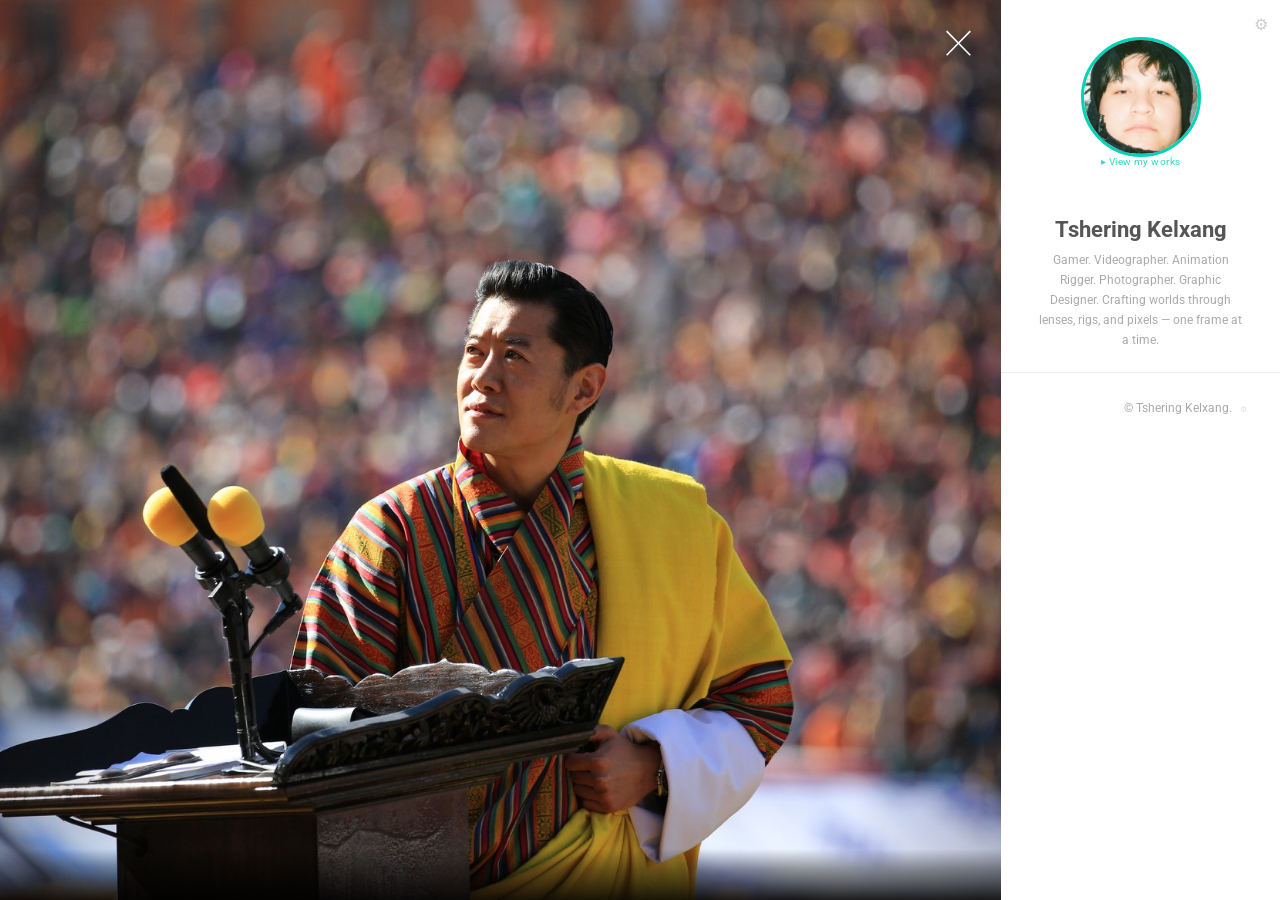
==== index.html @ 0f3e541f "fix" ====
<!DOCTYPE HTML>
<!--
	Lens by HTML5 UP — Modified for Portfolio use
-->
<html>
	<head>
		<title>Tshering Kelxang — Portfolio</title>
		<meta charset="utf-8" />
		<meta name="viewport" content="width=device-width, initial-scale=1, user-scalable=no" />
		<link rel="stylesheet" href="assets/css/main.css" />
		<noscript><link rel="stylesheet" href="assets/css/noscript.css" /></noscript>
		<style>
			/* ── Profile Panel ── */
			#profile-panel {
				padding: 2.5em 2.25em 1.5em;
				text-align: center;
				cursor: default;
			}

			#profile-photo-wrap {
				display: inline-block;
				margin-bottom: 1.25em;
				cursor: pointer;
				position: relative;
			}

			#profile-photo-wrap img {
				width: 120px;
				height: 120px;
				border-radius: 50%;
				object-fit: cover;
				border: 3px solid #00D3B7;
				display: block;
				transition: box-shadow 0.25s ease, transform 0.25s ease;
			}

			#profile-photo-wrap:hover img {
				box-shadow: 0 0 0 5px rgba(0,211,183,0.3);
				transform: scale(1.04);
			}

			#profile-photo-wrap .click-hint {
				position: absolute;
				bottom: -1.4em;
				left: 50%;
				transform: translateX(-50%);
				font-size: 0.65em;
				color: #00D3B7;
				white-space: nowrap;
				letter-spacing: 0.05em;
				opacity: 0.8;
			}

			#profile-name {
				font-size: 1.5em;
				font-weight: 700;
				color: #555;
				margin: 1.6em 0 0.3em;
				line-height: 1.2;
			}

			#profile-bio {
				font-size: 0.85em;
				color: #aaa;
				line-height: 1.6;
				margin: 0;
			}

			/* ── Works Panel ── */
			#works-panel {
				display: none;
				flex-direction: column;
				height: 100%;
			}

			#works-header {
				display: flex;
				align-items: center;
				gap: 0.75em;
				padding: 1.5em 2.25em 1em;
				border-bottom: 1px solid #eee;
				flex-shrink: 0;
			}

			#works-back-btn {
				background: none;
				border: none;
				color: #00D3B7;
				cursor: pointer;
				font-size: 1em;
				padding: 0;
				display: flex;
				align-items: center;
				gap: 0.4em;
				transition: opacity 0.2s;
			}

			#works-back-btn:hover { opacity: 0.7; }

			#works-header h2 {
				font-size: 1em;
				font-weight: 700;
				color: #555;
				margin: 0;
			}

			#works-list {
				overflow-y: auto;
				flex: 1;
				padding: 0.75em 0;
			}

			.work-item {
				display: flex;
				align-items: center;
				gap: 0.85em;
				padding: 0.65em 2.25em;
				cursor: pointer;
				transition: background 0.2s ease;
				text-align: left;
				border: none;
				background: none;
				width: 100%;
			}

			.work-item:hover { background: rgba(0,211,183,0.07); }
			.work-item.active { background: rgba(0,211,183,0.13); }

			.work-item .work-thumb {
				width: 52px;
				height: 52px;
				border-radius: 6px;
				object-fit: cover;
				flex-shrink: 0;
				border: 2px solid transparent;
				transition: border-color 0.2s;
			}

			.work-item.active .work-thumb,
			.work-item:hover .work-thumb {
				border-color: #00D3B7;
			}

			.work-item .work-meta { flex: 1; overflow: hidden; }

			.work-item .work-title {
				font-size: 0.9em;
				font-weight: 700;
				color: #555;
				white-space: nowrap;
				overflow: hidden;
				text-overflow: ellipsis;
				margin-bottom: 0.2em;
			}

			.work-item .work-tag {
				font-size: 0.72em;
				color: #00D3B7;
				text-transform: uppercase;
				letter-spacing: 0.06em;
			}

			/* ── Work Detail (replaces profile when a work is active) ── */
			#work-detail-panel {
				display: none;
				padding: 1.75em 2.25em;
				text-align: left;
			}

			#work-detail-panel.visible { display: block; }

			#detail-back-btn {
				background: none;
				border: none;
				color: #00D3B7;
				cursor: pointer;
				font-size: 0.85em;
				padding: 0 0 1em;
				display: flex;
				align-items: center;
				gap: 0.4em;
				transition: opacity 0.2s;
			}

			#detail-back-btn:hover { opacity: 0.7; }

			#detail-title {
				font-size: 1.3em;
				font-weight: 700;
				color: #555;
				margin-bottom: 0.4em;
			}

			#detail-tag {
				font-size: 0.75em;
				color: #00D3B7;
				text-transform: uppercase;
				letter-spacing: 0.08em;
				margin-bottom: 1em;
			}

			#detail-description {
				font-size: 0.875em;
				color: #888;
				line-height: 1.7;
				margin-bottom: 1.25em;
			}

			#detail-year {
				font-size: 0.78em;
				color: #bbb;
			}

			/* ── Section Headers in Works List ── */
			.works-section-header {
				padding: 0.9em 2.25em 0.4em;
				font-size: 0.7em;
				font-weight: 700;
				text-transform: uppercase;
				letter-spacing: 0.1em;
				color: #00D3B7;
				border-top: 1px solid #eee;
				margin-top: 0.4em;
				cursor: default;
				user-select: none;
			}

			.works-section-header:first-child {
				border-top: none;
				margin-top: 0;
			}

			/* ── Footer ── */
			#footer {
				padding: 1.5em 2.25em 1em;
				border-top: 1px solid #eee;
			}

			/* ── Viewer caption override ── */
			#viewer .slide .caption {
				padding-bottom: 1.5em;
				background-image: linear-gradient(to top, rgba(0,0,0,0.85), rgba(0,0,0,0.4) 60%, transparent);
			}

			#viewer .slide .caption h2 {
				font-size: 1.2em;
				margin-bottom: 0.4em;
				color: #fff;
				text-shadow: 0 1px 4px rgba(0,0,0,0.6);
			}

			#viewer .slide .caption p {
				font-size: 0.88em;
				margin: 0 0 0.4em;
				color: rgba(255,255,255,0.85);
				text-shadow: 0 1px 3px rgba(0,0,0,0.5);
				line-height: 1.6;
			}

			#viewer .slide .caption .caption-desc {
				display: block;
				font-size: 0.82em;
				color: rgba(255,255,255,0.7);
				margin-top: 0.35em;
				text-shadow: 0 1px 3px rgba(0,0,0,0.5);
				line-height: 1.6;
			}
		</style>
	</head>
	<body class="is-preload-0 is-preload-1 is-preload-2">

		<!-- Main -->
		<div id="main">

			<!-- Profile Panel (default view) -->
			<div id="profile-panel">
				<a href="admin.html" title="Admin" style="
					position:absolute;
					top:0.75em;
					right:0.75em;
					color:rgba(0,0,0,0.2);
					border:none;
					font-size:1.1em;
					text-decoration:none;
					transition:color 0.2s;
				" onmouseover="this.style.color='#00D3B7'" onmouseout="this.style.color='rgba(0,0,0,0.2)'">&#9881;</a>
				<div id="profile-photo-wrap" title="Click to view my works">
					<!-- Replace images/profile.jpg with your actual photo -->
					<img src="images/profile.jpg" alt="My Photo" id="profile-photo" onerror="this.src='images/thumbs/01.jpg'" />
					<span class="click-hint">▸ View my works</span>
				</div>
				<h1 id="profile-name">Tshering Kelxang</h1>
				<p id="profile-bio">Gamer. Videographer. Animation Rigger. Photographer. Graphic Designer. Crafting worlds through lenses, rigs, and pixels — one frame at a time.</p>
			</div>

			<!-- Works Panel (shown after clicking profile photo) -->
			<div id="works-panel">
				<div id="works-header">
					<button id="works-back-btn" title="Back to profile">&#8592; Back</button>
					<h2>My Works</h2>
				</div>
				<div id="works-list">
					<!-- Populated by JS from the works data -->
				</div>
			</div>

			<!-- Work Detail Panel (shown in sidebar when a work is selected) -->
			<div id="work-detail-panel">
				<button id="detail-back-btn" title="Back to works list">&#8592; All Works</button>
				<div id="detail-tag"></div>
				<h2 id="detail-title"></h2>
				<p id="detail-description"></p>
				<p id="detail-year"></p>
			</div>

			<!-- Footer -->
			<footer id="footer">
				<ul class="copyright">
					<li>&copy; Tshering Kelxang.</li>
					<li><a href="admin.html" style="font-size:0.7em;opacity:0.35;border-bottom:none;color:inherit;" title="Admin">⚙</a></li>
				</ul>
			</footer>

		</div><!-- /main -->

		<!-- Hidden thumbnails section (still needed by main.js viewer engine) -->
		<section id="thumbnails" style="display:none;"></section>

		<!-- Scripts -->
		<script src="assets/js/jquery.min.js"></script>
		<script src="assets/js/browser.min.js"></script>
		<script src="assets/js/breakpoints.min.js"></script>
		<script src="assets/js/portfolio.js"></script>

	</body>
</html>
---- assets/css/main.css ----
@import url(fontawesome-all.min.css);
@import url("https://fonts.googleapis.com/css?family=Roboto:400,700");

/*
	Lens by HTML5 UP
	html5up.net | @ajlkn
	Free for personal and commercial use under the CCA 3.0 license (html5up.net/license)
*/

html, body, div, span, applet, object,
iframe, h1, h2, h3, h4, h5, h6, p, blockquote,
pre, a, abbr, acronym, address, big, cite,
code, del, dfn, em, img, ins, kbd, q, s, samp,
small, strike, strong, sub, sup, tt, var, b,
u, i, center, dl, dt, dd, ol, ul, li, fieldset,
form, label, legend, table, caption, tbody,
tfoot, thead, tr, th, td, article, aside,
canvas, details, embed, figure, figcaption,
footer, header, hgroup, menu, nav, output, ruby,
section, summary, time, mark, audio, video {
	margin: 0;
	padding: 0;
	border: 0;
	font-size: 100%;
	font: inherit;
	vertical-align: baseline;}

article, aside, details, figcaption, figure,
footer, header, hgroup, menu, nav, section {
	display: block;}

body {
	line-height: 1;
}

ol, ul {
	list-style: none;
}

blockquote, q {
	quotes: none;
}

	blockquote:before, blockquote:after, q:before, q:after {
		content: '';
		content: none;
	}

table {
	border-collapse: collapse;
	border-spacing: 0;
}

body {
	-webkit-text-size-adjust: none;
}

mark {
	background-color: transparent;
	color: inherit;
}

input::-moz-focus-inner {
	border: 0;
	padding: 0;
}

input, select, textarea {
	-moz-appearance: none;
	-webkit-appearance: none;
	-ms-appearance: none;
	appearance: none;
}

/* Basic */

	/*
			@-ms-viewport {
				width: device-width;
			}
		*/

	@media screen and (max-width: 480px) {

		html, body {
			min-width: 320px;
		}

	}

	body.is-preload-0 *, body.is-preload-0 *:before, body.is-preload-0 *:after {
		-moz-animation: none !important;
		-webkit-animation: none !important;
		-ms-animation: none !important;
		animation: none !important;
		-moz-transition: none !important;
		-webkit-transition: none !important;
		-ms-transition: none !important;
		transition: none !important;
	}

	html {
		box-sizing: border-box;
	}

	*, *:before, *:after {
		box-sizing: inherit;
	}

	html, body {
		background-color: #101010;
		overflow: hidden;
	}

/* Type */

	html {
		font-size: 16pt;
	}

		@media screen and (max-width: 1680px) {

			html {
				font-size: 12pt;
			}

		}

		@media screen and (max-width: 1280px) {

			html {
				font-size: 11pt;
			}

		}

	body {
		background-color: #fff;
		color: #aaa;
	}

	body, input, select, textarea {
		font-family: "Roboto", Helvetica, sans-serif;
		font-weight: 400;
		line-height: 1.65;
		font-size: 1em;
		color: #aaa;
	}

	a {
		-moz-transition: color 0.25s ease, border-bottom-color 0.25s ease;
		-webkit-transition: color 0.25s ease, border-bottom-color 0.25s ease;
		-ms-transition: color 0.25s ease, border-bottom-color 0.25s ease;
		transition: color 0.25s ease, border-bottom-color 0.25s ease;
		border-bottom: dotted 1px;
		color: inherit;
		text-decoration: none;
	}

		a:hover {
			border-bottom-color: transparent;
			color: #00D3B7;
		}

	strong, b {
		font-weight: 400;
		color: #555;
	}

	em, i {
		font-style: italic;
	}

	p {
		margin: 0 0 1.25em 0;
	}

	h1, h2, h3, h4, h5, h6 {
		font-weight: 400;
		line-height: 1.25;
		margin: 0 0 0.5em 0;
		color: #555;
	}

		h1 a, h2 a, h3 a, h4 a, h5 a, h6 a {
			color: inherit;
			text-decoration: none;
		}

	h2 {
		font-size: 1.25em;
	}

	h3 {
		font-size: 1em;
	}

	h4 {
		font-size: 0.9em;
	}

	h5 {
		font-size: 0.8em;
	}

	h6 {
		font-size: 0.7em;
	}

	sub {
		font-size: 0.8em;
		position: relative;
		top: 0.5em;
	}

	sup {
		font-size: 0.8em;
		position: relative;
		top: -0.5em;
	}

	blockquote {
		border-left: solid 4px #ccc;
		font-style: italic;
		margin: 0 0 1.25em 0;
		padding: 0.3125em 0 0.3125em 1.25em;
	}

	code {
		border-radius: 4px;
		border: solid 1px;
		font-family: "Courier New", monospace;
		font-size: 0.9em;
		margin: 0 0.25em;
		padding: 0.25em 0.65em;
		border-color: #ccc;
	}

	pre {
		-webkit-overflow-scrolling: touch;
		font-family: "Courier New", monospace;
		font-size: 0.9em;
		margin: 0 0 1.25em 0;
	}

		pre code {
			display: block;
			padding: 1em 1.5em;
			overflow-x: auto;
		}

	hr {
		border: 0;
		border-bottom: solid 1px #ccc;
		margin: 1.25em 0;
	}

		hr.major {
			margin: 1.875em 0;
		}

	.align-left {
		text-align: left;
	}

	.align-center {
		text-align: center;
	}

	.align-right {
		text-align: right;
	}

/* Button */

	input[type="submit"],
	input[type="reset"],
	input[type="button"],
	button,
	.button {
		-moz-appearance: none;
		-webkit-appearance: none;
		-ms-appearance: none;
		appearance: none;
		-moz-transition: background-color 0.25s ease-in-out, border-color 0.25s ease-in-out, color 0.25s ease-in-out;
		-webkit-transition: background-color 0.25s ease-in-out, border-color 0.25s ease-in-out, color 0.25s ease-in-out;
		-ms-transition: background-color 0.25s ease-in-out, border-color 0.25s ease-in-out, color 0.25s ease-in-out;
		transition: background-color 0.25s ease-in-out, border-color 0.25s ease-in-out, color 0.25s ease-in-out;
		background-color: transparent;
		border-radius: 4px;
		border: solid 1px #ccc;
		color: #555;
		cursor: pointer;
		display: inline-block;
		line-height: 1;
		padding: 0.75em 1.5em;
		text-align: center;
		text-decoration: none;
		white-space: nowrap;
	}

		input[type="submit"]:hover,
		input[type="reset"]:hover,
		input[type="button"]:hover,
		button:hover,
		.button:hover {
			border-color: #00D3B7;
			color: #00D3B7;
		}

			input[type="submit"]:hover:active,
			input[type="reset"]:hover:active,
			input[type="button"]:hover:active,
			button:hover:active,
			.button:hover:active {
				background-color: rgba(0, 211, 183, 0.15);
			}

		input[type="submit"].icon,
		input[type="reset"].icon,
		input[type="button"].icon,
		button.icon,
		.button.icon {
			padding-left: 1.35em;
		}

			input[type="submit"].icon:before,
			input[type="reset"].icon:before,
			input[type="button"].icon:before,
			button.icon:before,
			.button.icon:before {
				margin-right: 0.5em;
			}

		input[type="submit"].fit,
		input[type="reset"].fit,
		input[type="button"].fit,
		button.fit,
		.button.fit {
			width: 100%;
		}

		input[type="submit"].small,
		input[type="reset"].small,
		input[type="button"].small,
		button.small,
		.button.small {
			font-size: 0.8em;
		}

		input[type="submit"].large,
		input[type="reset"].large,
		input[type="button"].large,
		button.large,
		.button.large {
			font-size: 1.35em;
		}

		input[type="submit"].disabled, input[type="submit"]:disabled,
		input[type="reset"].disabled,
		input[type="reset"]:disabled,
		input[type="button"].disabled,
		input[type="button"]:disabled,
		button.disabled,
		button:disabled,
		.button.disabled,
		.button:disabled {
			pointer-events: none;
			opacity: 0.25;
		}

/* Form */

	form {
		margin: 0 0 1.25em 0;
	}

	label {
		color: #555;
		display: block;
		font-size: 0.9em;
		font-weight: 400;
		margin: 0 0 0.625em 0;
	}

	input[type="text"],
	input[type="password"],
	input[type="email"],
	select,
	textarea {
		-moz-appearance: none;
		-webkit-appearance: none;
		-ms-appearance: none;
		appearance: none;
		background-color: transparent;
		border-radius: 4px;
		border: solid 1px #ccc;
		color: inherit;
		display: block;
		outline: 0;
		padding: 0 0.75em;
		text-decoration: none;
		width: 100%;
	}

		input[type="text"]:invalid,
		input[type="password"]:invalid,
		input[type="email"]:invalid,
		select:invalid,
		textarea:invalid {
			box-shadow: none;
		}

		input[type="text"]:focus,
		input[type="password"]:focus,
		input[type="email"]:focus,
		select:focus,
		textarea:focus {
			border-color: #00D3B7;
		}

	select {
		background-image: url("data:image/svg+xml;charset=utf8,%3Csvg xmlns='http://www.w3.org/2000/svg' width='40' height='40' preserveAspectRatio='none' viewBox='0 0 40 40'%3E%3Cpath d='M9.4,12.3l10.4,10.4l10.4-10.4c0.2-0.2,0.5-0.4,0.9-0.4c0.3,0,0.6,0.1,0.9,0.4l3.3,3.3c0.2,0.2,0.4,0.5,0.4,0.9 c0,0.4-0.1,0.6-0.4,0.9L20.7,31.9c-0.2,0.2-0.5,0.4-0.9,0.4c-0.3,0-0.6-0.1-0.9-0.4L4.3,17.3c-0.2-0.2-0.4-0.5-0.4-0.9 c0-0.4,0.1-0.6,0.4-0.9l3.3-3.3c0.2-0.2,0.5-0.4,0.9-0.4S9.1,12.1,9.4,12.3z' fill='%23ccc' /%3E%3C/svg%3E");
		background-size: 1.25rem;
		background-repeat: no-repeat;
		background-position: calc(100% - 1rem) center;
		height: 2.75em;
		padding-right: 2.75em;
		text-overflow: ellipsis;
	}

		select option {
			color: #555;
			background: #fff;
		}

		select:focus::-ms-value {
			background-color: transparent;
		}

		select::-ms-expand {
			display: none;
		}

	.select-wrapper {
		text-decoration: none;
		display: block;
		position: relative;
	}

		.select-wrapper:before {
			-moz-osx-font-smoothing: grayscale;
			-webkit-font-smoothing: antialiased;
			display: inline-block;
			font-style: normal;
			font-variant: normal;
			text-rendering: auto;
			line-height: 1;
			text-transform: none !important;
			font-family: 'Font Awesome 5 Free';
			font-weight: 900;
		}

		.select-wrapper:before {
			color: #ccc;
			content: '\f107';
			display: block;
			height: 2.75em;
			line-height: 2.75em;
			pointer-events: none;
			position: absolute;
			right: 0;
			text-align: center;
			top: 0;
			width: 2.75em;
		}

		.select-wrapper select::-ms-expand {
			display: none;
		}

	input[type="text"],
	input[type="password"],
	input[type="email"],
	select {
		height: 2.75em;
	}

	textarea {
		padding: 0.75em 1em;
	}

	input[type="checkbox"],
	input[type="radio"] {
		-moz-appearance: none;
		-webkit-appearance: none;
		-ms-appearance: none;
		appearance: none;
		display: block;
		float: left;
		margin-right: -2em;
		opacity: 0;
		width: 1em;
		z-index: -1;
	}

		input[type="checkbox"] + label,
		input[type="radio"] + label {
			text-decoration: none;
			color: #aaa;
			cursor: pointer;
			display: inline-block;
			font-size: 1em;
			font-weight: 400;
			margin: 0;
			padding-left: 2.4em;
			padding-right: 0.75em;
			position: relative;
		}

			input[type="checkbox"] + label:before,
			input[type="radio"] + label:before {
				-moz-osx-font-smoothing: grayscale;
				-webkit-font-smoothing: antialiased;
				display: inline-block;
				font-style: normal;
				font-variant: normal;
				text-rendering: auto;
				line-height: 1;
				text-transform: none !important;
				font-family: 'Font Awesome 5 Free';
				font-weight: 900;
			}

			input[type="checkbox"] + label:before,
			input[type="radio"] + label:before {
				background: transparent;
				border-radius: 4px;
				border: solid 1px #ccc;
				content: '';
				display: inline-block;
				font-size: 0.8em;
				height: 2.0625em;
				left: 0;
				line-height: 2.0625em;
				position: absolute;
				text-align: center;
				top: 0;
				width: 2.0625em;
			}

		input[type="checkbox"]:checked + label:before,
		input[type="radio"]:checked + label:before {
			background-color: #555;
			border-color: #555;
			color: #fff;
			content: '\f00c';
		}

		input[type="checkbox"]:focus + label:before,
		input[type="radio"]:focus + label:before {
			border-color: #00D3B7;
		}

	input[type="checkbox"] + label:before {
		border-radius: 4px;
	}

	input[type="radio"] + label:before {
		border-radius: 100%;
	}

	::-webkit-input-placeholder {
		opacity: 1.0;
		color: #ccc !important;
	}

	:-moz-placeholder {
		opacity: 1.0;
		color: #ccc !important;
	}

	::-moz-placeholder {
		opacity: 1.0;
		color: #ccc !important;
	}

	:-ms-input-placeholder {
		opacity: 1.0;
		color: #ccc !important;
	}

	.field {
		margin: 0 0 1.25em 0;
	}

/* Icon */

	.icon {
		text-decoration: none;
		border-bottom: none;
		position: relative;
	}

		.icon:before {
			-moz-osx-font-smoothing: grayscale;
			-webkit-font-smoothing: antialiased;
			display: inline-block;
			font-style: normal;
			font-variant: normal;
			text-rendering: auto;
			line-height: 1;
			text-transform: none !important;
			font-family: 'Font Awesome 5 Free';
			font-weight: 400;
		}

		.icon > .label {
			display: none;
		}

		.icon:before {
			line-height: inherit;
		}

		.icon.solid:before {
			font-weight: 900;
		}

		.icon.brands:before {
			font-family: 'Font Awesome 5 Brands';
		}

/* List */

	ol {
		list-style: decimal;
		margin: 0 0 1.25em 0;
		padding-left: 1.25em;
	}

		ol li {
			padding-left: 0.25em;
		}

	ul {
		list-style: disc;
		margin: 0 0 1.25em 0;
		padding-left: 1em;
	}

		ul li {
			padding-left: 0.5em;
		}

		ul.alt {
			list-style: none;
			padding-left: 0;
		}

			ul.alt li {
				border-top: solid 1px #ccc;
				padding: 0.5em 0;
			}

				ul.alt li:first-child {
					border-top: 0;
					padding-top: 0;
				}

	dl {
		margin: 0 0 1.25em 0;
	}

		dl dt {
			display: block;
			font-weight: 400;
			margin: 0 0 0.625em 0;
		}

		dl dd {
			margin-left: 1.25em;
		}

/* Actions */

	ul.actions {
		display: -moz-flex;
		display: -webkit-flex;
		display: -ms-flex;
		display: flex;
		cursor: default;
		list-style: none;
		margin-left: -0.625em;
		padding-left: 0;
	}

		ul.actions li {
			padding: 0 0 0 0.625em;
			vertical-align: middle;
		}

		ul.actions.special {
			-moz-justify-content: center;
			-webkit-justify-content: center;
			-ms-justify-content: center;
			justify-content: center;
			width: 100%;
			margin-left: 0;
		}

			ul.actions.special li:first-child {
				padding-left: 0;
			}

		ul.actions.stacked {
			-moz-flex-direction: column;
			-webkit-flex-direction: column;
			-ms-flex-direction: column;
			flex-direction: column;
			margin-left: 0;
		}

			ul.actions.stacked li {
				padding: 0.8125em 0 0 0;
			}

				ul.actions.stacked li:first-child {
					padding-top: 0;
				}

		ul.actions.fit {
			width: calc(100% + 0.625em);
		}

			ul.actions.fit li {
				-moz-flex-grow: 1;
				-webkit-flex-grow: 1;
				-ms-flex-grow: 1;
				flex-grow: 1;
				-moz-flex-shrink: 1;
				-webkit-flex-shrink: 1;
				-ms-flex-shrink: 1;
				flex-shrink: 1;
				width: 100%;
			}

				ul.actions.fit li > * {
					width: 100%;
				}

			ul.actions.fit.stacked {
				width: 100%;
			}

		@media screen and (max-width: 480px) {

			ul.actions:not(.fixed) {
				-moz-flex-direction: column;
				-webkit-flex-direction: column;
				-ms-flex-direction: column;
				flex-direction: column;
				margin-left: 0;
				width: 100% !important;
			}

				ul.actions:not(.fixed) li {
					-moz-flex-grow: 1;
					-webkit-flex-grow: 1;
					-ms-flex-grow: 1;
					flex-grow: 1;
					-moz-flex-shrink: 1;
					-webkit-flex-shrink: 1;
					-ms-flex-shrink: 1;
					flex-shrink: 1;
					padding: 0.625em 0 0 0;
					text-align: center;
					width: 100%;
				}

					ul.actions:not(.fixed) li > * {
						width: 100%;
					}

					ul.actions:not(.fixed) li:first-child {
						padding-top: 0;
					}

					ul.actions:not(.fixed) li input[type="submit"],
					ul.actions:not(.fixed) li input[type="reset"],
					ul.actions:not(.fixed) li input[type="button"],
					ul.actions:not(.fixed) li button,
					ul.actions:not(.fixed) li .button {
						width: 100%;
					}

						ul.actions:not(.fixed) li input[type="submit"].icon:before,
						ul.actions:not(.fixed) li input[type="reset"].icon:before,
						ul.actions:not(.fixed) li input[type="button"].icon:before,
						ul.actions:not(.fixed) li button.icon:before,
						ul.actions:not(.fixed) li .button.icon:before {
							margin-left: -0.5rem;
						}

		}

/* Icons */

	ul.icons {
		cursor: default;
		list-style: none;
		padding-left: 0;
	}

		ul.icons li {
			display: inline-block;
			padding: 0 1em 0 0;
		}

			ul.icons li:last-child {
				padding-right: 0;
			}

			ul.icons li .icon:before {
				font-size: 1.5rem;
			}

/* Main */

	#main {
		-moz-transition: opacity 0.75s ease, right 0.75s ease, left 0.75s ease, visibility 0.75s;
		-webkit-transition: opacity 0.75s ease, right 0.75s ease, left 0.75s ease, visibility 0.75s;
		-ms-transition: opacity 0.75s ease, right 0.75s ease, left 0.75s ease, visibility 0.75s;
		transition: opacity 0.75s ease, right 0.75s ease, left 0.75s ease, visibility 0.75s;
		-webkit-overflow-scrolling: touch;
		position: fixed;
		top: 0;
		width: 22.5em;
		height: 100%;
		background: #fff;
		outline: 0;
		overflow-x: hidden;
		overflow-y: auto;
		text-align: right;
		visibility: visible;
		z-index: 10000;
		right: 0;
	}

		#main .toggle {
			-webkit-tap-highlight-color: rgba(0, 0, 0, 0);
			position: absolute;
			top: 0;
			width: 4em;
			height: 4em;
			background-image: url("images/close-small-alt.svg");
			background-repeat: no-repeat;
			background-size: 32px 32px;
			cursor: pointer;
			display: none;
			z-index: 1;
			background-position: 0.5em 0.5em;
			left: 0;
		}

		body.fullscreen #main {
			visibility: hidden;
			right: -22.5em;
		}

		body.is-preload-1 #main {
			opacity: 0;
			right: -2em;
		}

		@media screen and (max-width: 1280px) {

			#main {
				width: 19em;
			}

				body.fullscreen #main {
					right: -19em;
				}

		}

		@media screen and (max-width: 980px) {

			#main {
				background: rgba(255, 255, 255, 0.925);
			}

				#main .toggle {
					display: block;
				}

		}

		@media screen and (max-width: 480px) {

			#main {
				-moz-transition: opacity 0.5s ease, visibility 0.5s;
				-webkit-transition: opacity 0.5s ease, visibility 0.5s;
				-ms-transition: opacity 0.5s ease, visibility 0.5s;
				transition: opacity 0.5s ease, visibility 0.5s;
				width: 100%;
				background: #fff;
				text-align: center;
			}

				body.is-preload-1 #main {
					left: auto !important;
					right: auto !important;
				}

				body.fullscreen #main {
					left: auto !important;
					right: auto !important;
					opacity: 0;
				}

				#main .toggle {
					display: none;
				}

		}

/* Header */

	#header {
		padding: 3em 2.25em 1.75em 2.25em ;
	}

		#header h1 {
			font-size: 2.25em;
			font-weight: 700;
		}

/* Footer */

	#footer {
		padding: 2.25em 2.25em 1em 2.25em ;
	}

		#footer .copyright {
			list-style: none;
			padding: 0;
		}

			#footer .copyright li {
				display: inline-block;
				font-size: 0.8em;
				margin-left: 0.35em;
				padding: 0;
			}

				#footer .copyright li:first-child {
					margin-left: 0;
				}

/* Thumbnails */

	#thumbnails {
		display: -moz-flex;
		display: -webkit-flex;
		display: -ms-flex;
		display: flex;
		-moz-flex-wrap: wrap;
		-webkit-flex-wrap: wrap;
		-ms-flex-wrap: wrap;
		flex-wrap: wrap;
		padding: 0 0.75em;
	}

		#thumbnails article {
			position: relative;
			width: 50%;
			background: #101010;
			outline: 0;
		}

			#thumbnails article .thumbnail {
				-webkit-tap-highlight-color: rgba(0, 0, 0, 0);
				display: block;
				position: relative;
				border: 0;
				outline: 0;
			}

				#thumbnails article .thumbnail img {
					display: block;
					width: 100%;
				}

				#thumbnails article .thumbnail:before {
					pointer-events: none;
					-moz-transition: opacity 0.25s ease;
					-webkit-transition: opacity 0.25s ease;
					-ms-transition: opacity 0.25s ease;
					transition: opacity 0.25s ease;
					content: '';
					position: absolute;
					left: 0;
					top: 0;
					width: 100%;
					height: 100%;
					box-shadow: inset 0 0 0 2px #00D3B7, inset 0 0 0px 3px rgba(0, 0, 0, 0.15);
					opacity: 0;
					z-index: 1;
				}

				#thumbnails article .thumbnail:focus:before {
					opacity: 0.5;
				}

			#thumbnails article h2, #thumbnails article p {
				display: none;
			}

			#thumbnails article.active .thumbnail:before {
				opacity: 1;
			}

		@media screen and (max-width: 480px) {

			#thumbnails article .thumbnail:before {
				display: none;
			}

		}

/* Viewer */

	@-moz-keyframes spinner {
		0% {
			-moz-transform: rotate(0deg);
			-webkit-transform: rotate(0deg);
			-ms-transform: rotate(0deg);
			transform: rotate(0deg);
		}

		100% {
			-moz-transform: rotate(360deg);
			-webkit-transform: rotate(360deg);
			-ms-transform: rotate(360deg);
			transform: rotate(360deg);
		}
	}

	@-webkit-keyframes spinner {
		0% {
			-moz-transform: rotate(0deg);
			-webkit-transform: rotate(0deg);
			-ms-transform: rotate(0deg);
			transform: rotate(0deg);
		}

		100% {
			-moz-transform: rotate(360deg);
			-webkit-transform: rotate(360deg);
			-ms-transform: rotate(360deg);
			transform: rotate(360deg);
		}
	}

	@-ms-keyframes spinner {
		0% {
			-moz-transform: rotate(0deg);
			-webkit-transform: rotate(0deg);
			-ms-transform: rotate(0deg);
			transform: rotate(0deg);
		}

		100% {
			-moz-transform: rotate(360deg);
			-webkit-transform: rotate(360deg);
			-ms-transform: rotate(360deg);
			transform: rotate(360deg);
		}
	}

	@keyframes spinner {
		0% {
			-moz-transform: rotate(0deg);
			-webkit-transform: rotate(0deg);
			-ms-transform: rotate(0deg);
			transform: rotate(0deg);
		}

		100% {
			-moz-transform: rotate(360deg);
			-webkit-transform: rotate(360deg);
			-ms-transform: rotate(360deg);
			transform: rotate(360deg);
		}
	}

	#viewer {
		-moz-transition: opacity 0.75s ease, width 0.75s ease;
		-webkit-transition: opacity 0.75s ease, width 0.75s ease;
		-ms-transition: opacity 0.75s ease, width 0.75s ease;
		transition: opacity 0.75s ease, width 0.75s ease;
		position: absolute;
		top: 0;
		width: calc(100% - 22.5em);
		height: 100%;
		left: 0;
	}

		#viewer .inner {
			pointer-events: none;
			position: absolute;
			top: 0;
			left: 0;
			width: 100%;
			height: 100%;
			z-index: 2;
		}

			#viewer .inner > * {
				pointer-events: auto;
			}

			#viewer .inner:before {
				background-image: -moz-linear-gradient(left, rgba(16,16,16,0.2), rgba(16,16,16,0) 10em, rgba(16,16,16,0)), -moz-linear-gradient(right, rgba(16,16,16,0.2), rgba(16,16,16,0) 10em, rgba(16,16,16,0));
				background-image: -webkit-linear-gradient(left, rgba(16,16,16,0.2), rgba(16,16,16,0) 10em, rgba(16,16,16,0)), -webkit-linear-gradient(right, rgba(16,16,16,0.2), rgba(16,16,16,0) 10em, rgba(16,16,16,0));
				background-image: -ms-linear-gradient(left, rgba(16,16,16,0.2), rgba(16,16,16,0) 10em, rgba(16,16,16,0)), -ms-linear-gradient(right, rgba(16,16,16,0.2), rgba(16,16,16,0) 10em, rgba(16,16,16,0));
				background-image: linear-gradient(left, rgba(16,16,16,0.2), rgba(16,16,16,0) 10em, rgba(16,16,16,0)), linear-gradient(right, rgba(16,16,16,0.2), rgba(16,16,16,0) 10em, rgba(16,16,16,0));
				content: '';
				display: block;
				position: absolute;
				top: 0;
				left: 0;
				width: 100%;
				height: 100%;
			}

			#viewer .inner .toggle {
				-webkit-tap-highlight-color: rgba(0, 0, 0, 0);
				position: absolute;
				top: 0;
				width: 4em;
				height: 4em;
				background-image: url("images/close.svg");
				background-repeat: no-repeat;
				background-size: 64px 64px;
				cursor: pointer;
				z-index: 1;
				right: 0;
				background-position: calc(100% - 0.75em) 0.75em;
			}

			#viewer .inner .nav-next,
			#viewer .inner .nav-previous {
				-webkit-tap-highlight-color: rgba(0, 0, 0, 0);
				position: absolute;
				top: 50%;
				width: 6em;
				height: 6em;
				margin-top: -3em;
				background-image: url("images/arrow.svg");
				background-position: center;
				background-repeat: no-repeat;
				background-size: contain;
				cursor: pointer;
			}

			#viewer .inner .nav-previous {
				-moz-transform: scaleX(-1);
				-webkit-transform: scaleX(-1);
				-ms-transform: scaleX(-1);
				transform: scaleX(-1);
				left: 0;
			}

			#viewer .inner .nav-next {
				right: 0;
			}

		#viewer .slide {
			-moz-transition: opacity 0.5s ease-in-out;
			-webkit-transition: opacity 0.5s ease-in-out;
			-ms-transition: opacity 0.5s ease-in-out;
			transition: opacity 0.5s ease-in-out;
			position: absolute;
			top: 0;
			left: 0;
			width: 100%;
			height: 100%;
			opacity: 1;
			z-index: 1;
		}

			#viewer .slide .caption {
				background-image: -moz-linear-gradient(bottom, rgba(16,16,16,0.75), rgba(16,16,16,0.25) 80%, rgba(16,16,16,0));
				background-image: -webkit-linear-gradient(bottom, rgba(16,16,16,0.75), rgba(16,16,16,0.25) 80%, rgba(16,16,16,0));
				background-image: -ms-linear-gradient(bottom, rgba(16,16,16,0.75), rgba(16,16,16,0.25) 80%, rgba(16,16,16,0));
				background-image: linear-gradient(bottom, rgba(16,16,16,0.75), rgba(16,16,16,0.25) 80%, rgba(16,16,16,0));
				padding: 2em 2em 0.75em 2em ;
				position: absolute;
				bottom: 0;
				left: 0;
				width: 100%;
				color: rgba(255, 255, 255, 0.5);
				z-index: 1;
			}

				#viewer .slide .caption h2, #viewer .slide .caption h3, #viewer .slide .caption h4, #viewer .slide .caption h5, #viewer .slide .caption h6 {
					color: #fff;
				}

			#viewer .slide .image {
				-moz-transition: opacity 0.5s ease-in-out;
				-webkit-transition: opacity 0.5s ease-in-out;
				-ms-transition: opacity 0.5s ease-in-out;
				transition: opacity 0.5s ease-in-out;
				position: absolute;
				top: 0;
				left: 0;
				width: 100%;
				height: 100%;
				background-repeat: no-repeat;
				background-size: cover;
				background-color: #101010;
				opacity: 0;
			}

			#viewer .slide:before {
				-moz-animation: spinner 1s linear infinite;
				-webkit-animation: spinner 1s linear infinite;
				-ms-animation: spinner 1s linear infinite;
				animation: spinner 1s linear infinite;
				-moz-transition: opacity 0.5s ease-in-out;
				-webkit-transition: opacity 0.5s ease-in-out;
				-ms-transition: opacity 0.5s ease-in-out;
				transition: opacity 0.5s ease-in-out;
				content: '';
				display: block;
				position: absolute;
				top: 50%;
				left: 50%;
				width: 3em;
				height: 3em;
				background-image: url("images/spinner.svg");
				background-position: center;
				background-repeat: no-repeat;
				background-size: contain;
				margin: -1.5em 0 0 -1.5em;
				opacity: 0;
			}

			#viewer .slide.loading:before {
				opacity: 1;
			}

			#viewer .slide.active .image {
				opacity: 1;
			}

		body.fullscreen #viewer {
			width: 100%;
		}

			body.fullscreen #viewer .inner .toggle {
				background-image: url("images/open.svg");
			}

		body.is-preload-1 #viewer {
			opacity: 0;
		}

		body.is-preload-2 #viewer .slide {
			opacity: 0;
		}

		@media screen and (max-width: 1280px) {

			#viewer {
				width: calc(100% - 19em);
			}

		}

		@media screen and (max-width: 980px) {

			#viewer {
				width: 100%;
			}

				#viewer .inner .toggle {
					-moz-transition: opacity 0.75s ease;
					-webkit-transition: opacity 0.75s ease;
					-ms-transition: opacity 0.75s ease;
					transition: opacity 0.75s ease;
					background-image: url("images/open.svg");
					opacity: 0;
					right: 0;
				}

				body.fullscreen #viewer .inner .toggle {
					opacity: 1;
				}

		}

		@media screen and (max-width: 736px) {

			#viewer .inner .toggle {
				background-size: 32px 32px;
			}

			#viewer .inner .nav-next,
			#viewer .inner .nav-previous {
				background-image: url("images/arrow-small.svg");
				background-size: 32px 32px;
			}

			body.fullscreen #viewer .inner .toggle {
				background-image: url("images/open-small.svg");
			}

		}

		@media screen and (max-width: 480px) {

			#viewer {
				-moz-transition: opacity 0.5s ease;
				-webkit-transition: opacity 0.5s ease;
				-ms-transition: opacity 0.5s ease;
				transition: opacity 0.5s ease;
				-moz-transition-delay: 0s;
				-webkit-transition-delay: 0s;
				-ms-transition-delay: 0s;
				transition-delay: 0s;
				opacity: 0;
			}

				#viewer .inner .toggle {
					background-image: url("images/close-small.svg") !important;
					background-size: 32px 32px;
				}

				body.fullscreen #viewer {
					-moz-transition-delay: 0.5s;
					-webkit-transition-delay: 0.5s;
					-ms-transition-delay: 0.5s;
					transition-delay: 0.5s;
					opacity: 1;
				}

		}
---- assets/css/noscript.css ----
/*
	Lens by HTML5 UP
	html5up.net | @ajlkn
	Free for personal and commercial use under the CCA 3.0 license (html5up.net/license)
*/

/* Main */

	#main {
		opacity: 1 !important;
		right: 0 !important;
	}

	body:before {
		content: 'Javascript is disabled :(';
		display: block;
		position: absolute;
		top: 50%;
		width: calc(100% - 22.5em * 0.333333333);
		height: 4em;
		margin-top: -2em;
		color: #282828;
		cursor: default;
		font-size: 3em;
		line-height: 4em;
		text-align: center;
		white-space: nowrap;
		left: 0;
	}
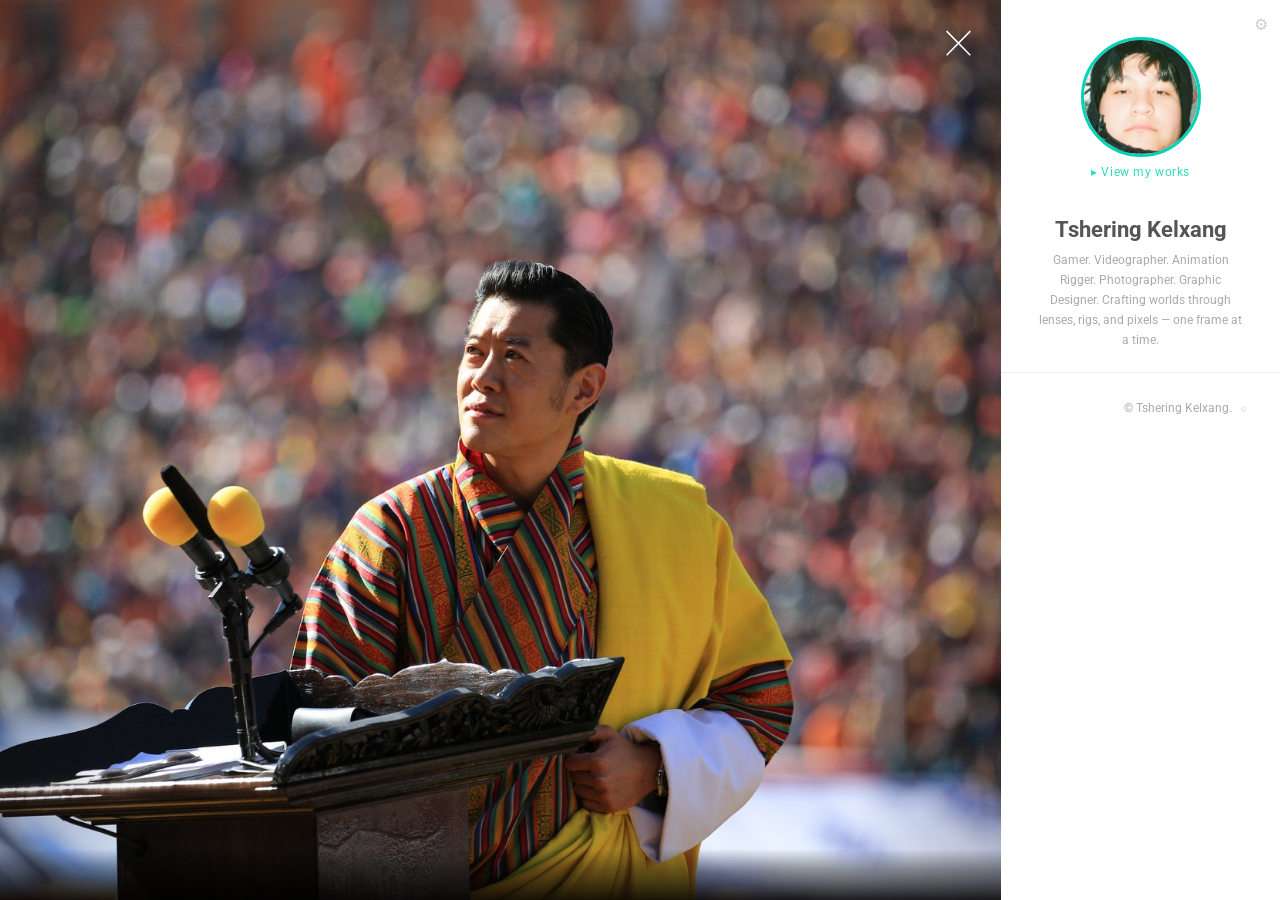
==== commit 843af2a6: "fixed" ====
--- a/index.html
+++ b/index.html
@@ -41,10 +41,10 @@
 
 			#profile-photo-wrap .click-hint {
 				position: absolute;
-				bottom: -1.4em;
+				bottom: -2.2em;
 				left: 50%;
 				transform: translateX(-50%);
-				font-size: 0.65em;
+				font-size: 0.8em;
 				color: #00D3B7;
 				white-space: nowrap;
 				letter-spacing: 0.05em;
@@ -289,8 +289,8 @@
 					<img src="images/profile.jpg" alt="My Photo" id="profile-photo" onerror="this.src='images/thumbs/01.jpg'" />
 					<span class="click-hint">▸ View my works</span>
 				</div>
-				<h1 id="profile-name">Tshering Kelxang</h1>
-				<p id="profile-bio">Gamer. Videographer. Animation Rigger. Photographer. Graphic Designer. Crafting worlds through lenses, rigs, and pixels — one frame at a time.</p>
+				<h1 id="profile-name"></h1>
+				<p id="profile-bio"></p>
 			</div>
 
 			<!-- Works Panel (shown after clicking profile photo) -->
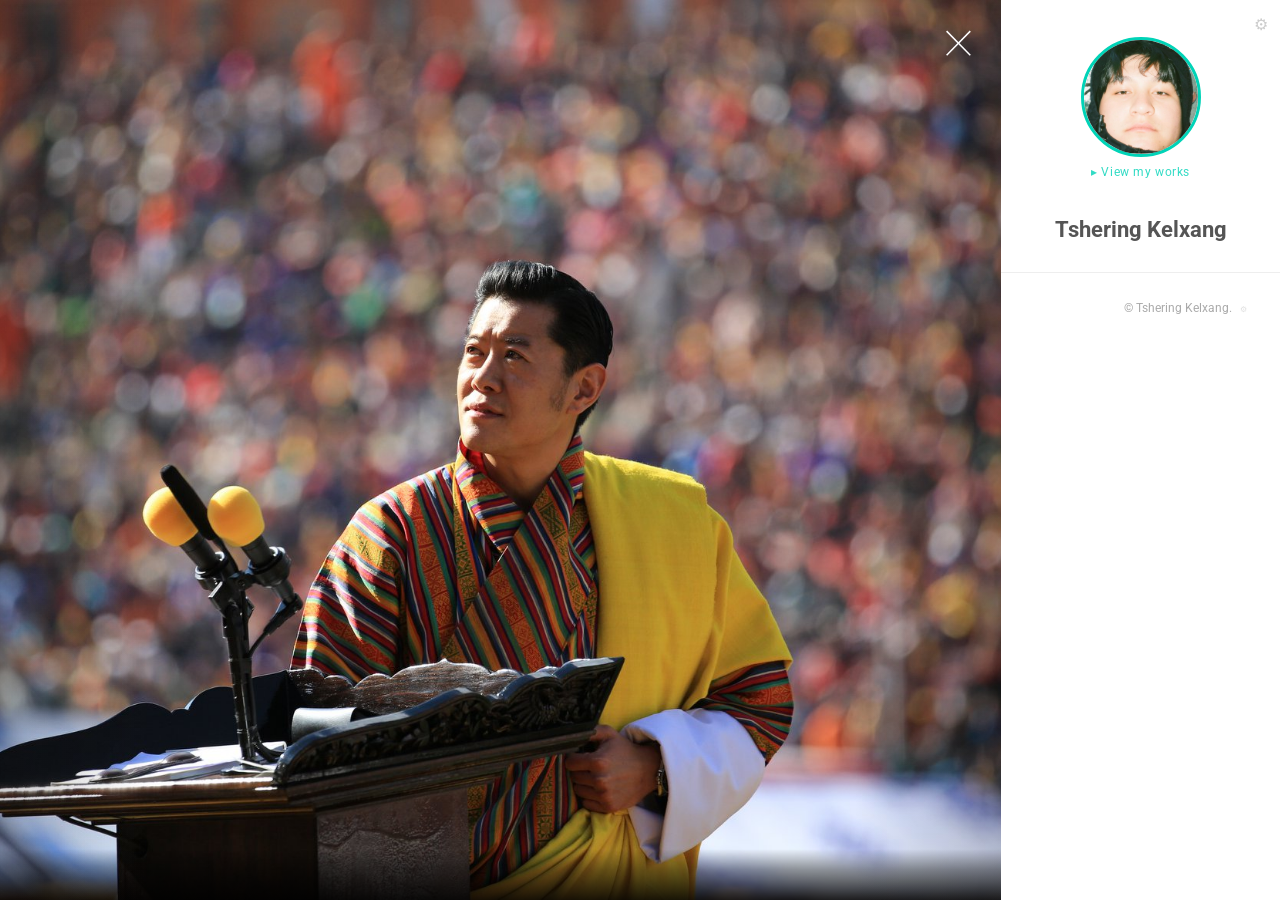
==== commit ccdae612: "optimized" ====
--- a/index.html
+++ b/index.html
@@ -7,7 +7,18 @@
 		<title>Tshering Kelxang — Portfolio</title>
 		<meta charset="utf-8" />
 		<meta name="viewport" content="width=device-width, initial-scale=1, user-scalable=no" />
-		<link rel="stylesheet" href="assets/css/main.css" />
+		<meta name="description" content="Gamer. Videographer. Animation Rigger. Photographer. Graphic Designer. Portfolio by Tshering Kelxang" />
+		<meta http-equiv="X-UA-Compatible" content="IE=edge" />
+
+		<!-- Performance optimizations -->
+		<link rel="preconnect" href="https://fonts.googleapis.com" crossorigin>
+		<link rel="preconnect" href="https://fonts.gstatic.com" crossorigin>
+		<link rel="dns-prefetch" href="https://fonts.googleapis.com">
+		<link rel="dns-prefetch" href="https://fonts.gstatic.com">
+
+		<!-- Critical CSS - load asynchronously with fallback -->
+		<link rel="preload" href="assets/css/main.css" as="style" onload="this.onload=null;this.rel='stylesheet'">
+		<noscript><link rel="stylesheet" href="assets/css/main.css" /></noscript>
 		<noscript><link rel="stylesheet" href="assets/css/noscript.css" /></noscript>
 		<style>
 			/* ── Profile Panel ── */
@@ -32,6 +43,7 @@
 				border: 3px solid #00D3B7;
 				display: block;
 				transition: box-shadow 0.25s ease, transform 0.25s ease;
+				will-change: transform;
 			}
 
 			#profile-photo-wrap:hover img {
@@ -134,6 +146,7 @@
 				flex-shrink: 0;
 				border: 2px solid transparent;
 				transition: border-color 0.2s;
+				content-visibility: auto;
 			}
 
 			.work-item.active .work-thumb,
@@ -286,7 +299,7 @@
 				" onmouseover="this.style.color='#00D3B7'" onmouseout="this.style.color='rgba(0,0,0,0.2)'">&#9881;</a>
 				<div id="profile-photo-wrap" title="Click to view my works">
 					<!-- Replace images/profile.jpg with your actual photo -->
-					<img src="images/profile.jpg" alt="My Photo" id="profile-photo" onerror="this.src='images/thumbs/01.jpg'" />
+					<img src="images/profile.jpg" alt="My Photo" id="profile-photo" width="120" height="120" loading="lazy" decoding="async" onerror="this.src='images/thumbs/01.jpg'" />
 					<span class="click-hint">▸ View my works</span>
 				</div>
 				<h1 id="profile-name"></h1>
@@ -326,11 +339,22 @@
 		<!-- Hidden thumbnails section (still needed by main.js viewer engine) -->
 		<section id="thumbnails" style="display:none;"></section>
 
-		<!-- Scripts -->
-		<script src="assets/js/jquery.min.js"></script>
-		<script src="assets/js/browser.min.js"></script>
-		<script src="assets/js/breakpoints.min.js"></script>
-		<script src="assets/js/portfolio.js"></script>
+		<!-- Scripts - async/defer for better performance -->
+		<script src="assets/js/jquery.min.js" defer></script>
+		<script src="assets/js/browser.min.js" defer></script>
+		<script src="assets/js/breakpoints.min.js" defer></script>
+		<script src="assets/js/portfolio.js" defer></script>
+
+		<!-- Service Worker for caching (optional) -->
+		<script>
+			if ('serviceWorker' in navigator) {
+				window.addEventListener('load', function() {
+					navigator.serviceWorker.register('sw.js').catch(function() {
+						// Service worker registration failed, no problem - site still works
+					});
+				});
+			}
+		</script>
 
 	</body>
 </html>
